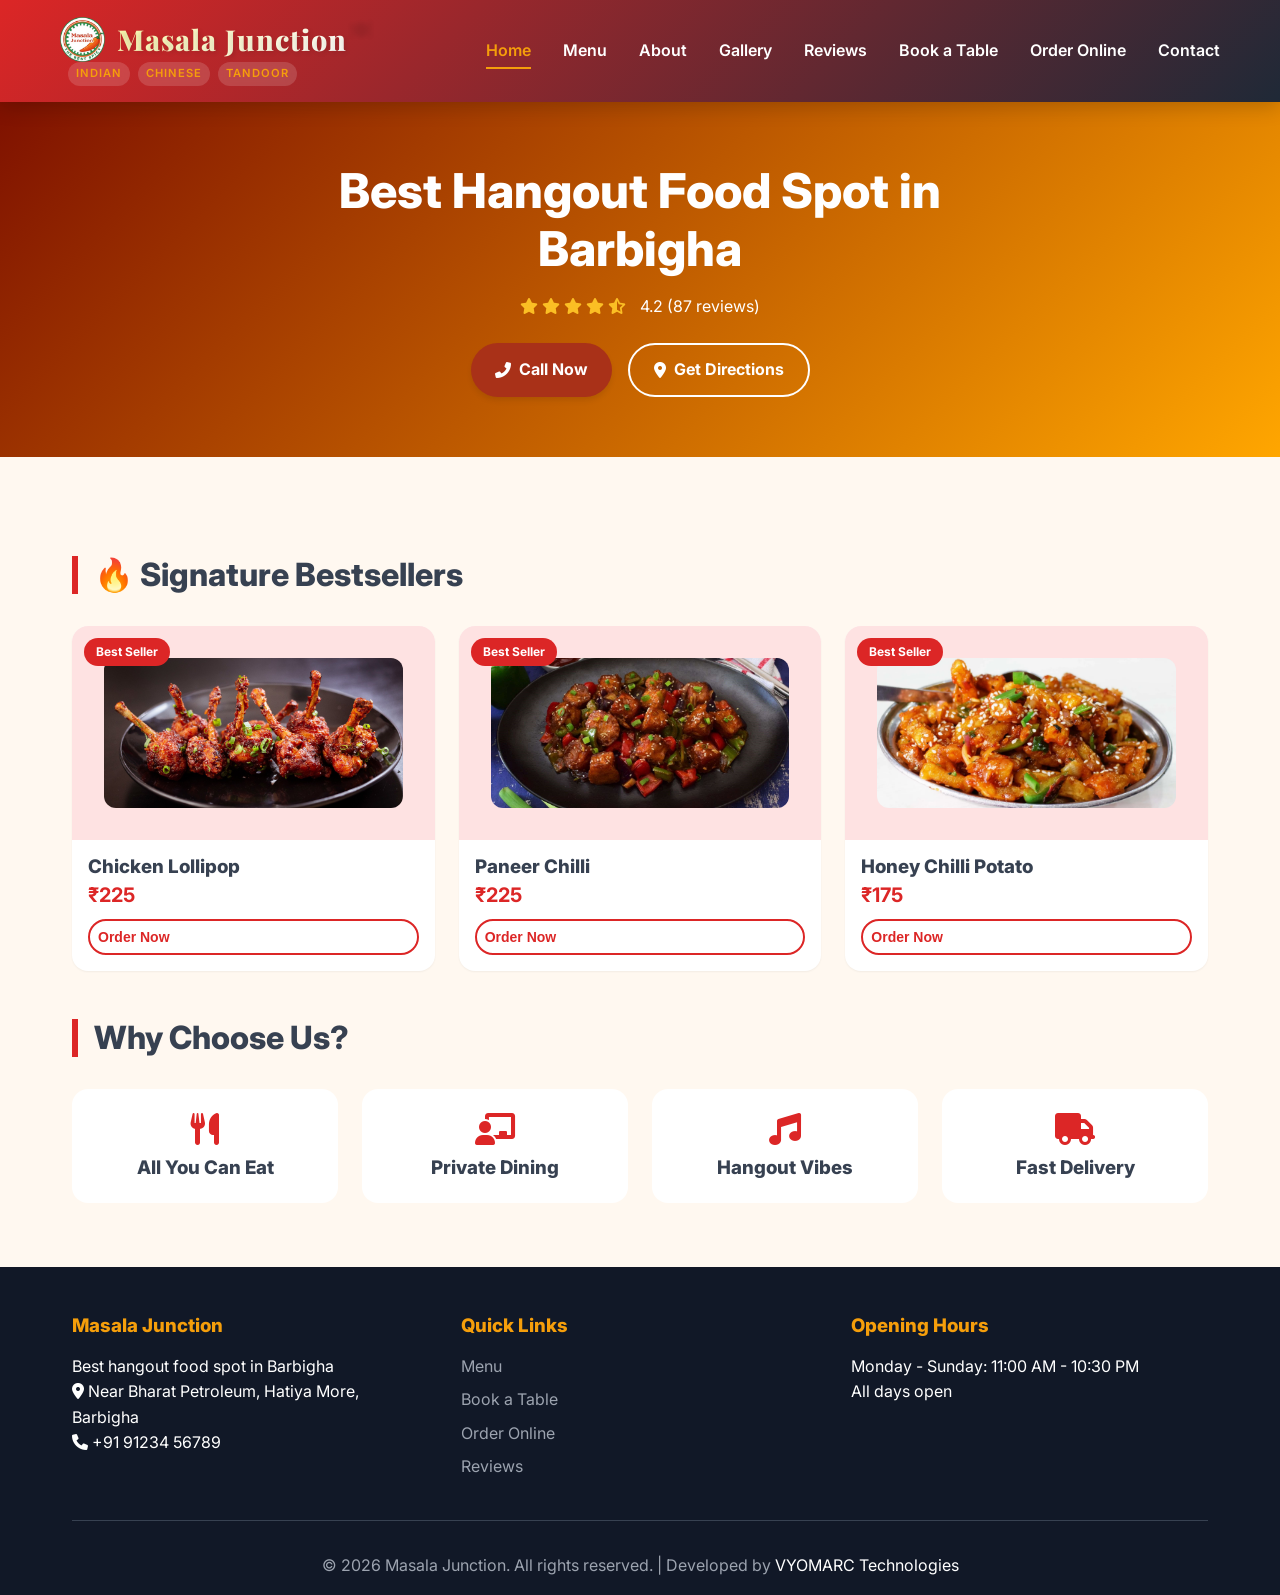
==== index.html @ f4cfb03c "first commit" ====
<!DOCTYPE html>
<html lang="en">
<head>
  <meta charset="UTF-8">
  <meta name="viewport" content="width=device-width, initial-scale=1.0, viewport-fit=cover">
  <title>Masala Junction | Best Restaurant in Barbigha</title>
  <meta name="description" content="Best hangout food spot in Barbigha. Enjoy Chicken Lollipop, Paneer Chilli & more. Rated 4.2★. Call now for delivery or table booking!">
  <meta name="keywords" content="best restaurant in Barbigha, chicken starter Barbigha, Masala Junction, hangout spot">
  
  <!-- Favicon - Replace the href with your logo path -->
  <link rel="icon" type="image/x-icon" href="assets/favicon.ico">
  <link rel="icon" type="image/png" sizes="32x32" href="assets/images/favicon-32x32.png">
  <link rel="icon" type="image/png" sizes="16x16" href="assets/images/favicon-16x16.png">
  <link rel="apple-touch-icon" href="assets/images/apple-touch-icon.png">
  <link rel="manifest" href="assets/images/site.webmanifest">
  <link rel="shortcut icon" href="assets/favicon.ico">



  
  <link rel="stylesheet" href="css/style.css">
  <link rel="stylesheet" href="https://cdnjs.cloudflare.com/ajax/libs/font-awesome/6.0.0-beta3/css/all.min.css">
  <link href="https://fonts.googleapis.com/css2?family=Inter:wght@300;400;600;700;800&display=swap" rel="stylesheet">
  <link href="https://fonts.googleapis.com/css2?family=Playfair+Display:wght@400;500;600;700;800;900&display=swap" rel="stylesheet">
  
  <!-- Structured Data -->
  <script type="application/ld+json">
  {
    "@context": "https://schema.org",
    "@type": "Restaurant",
    "name": "Masala Junction",
    "address": {
      "@type": "PostalAddress",
      "streetAddress": "Near Bharat Petroleum, Hatiya More",
      "addressLocality": "Barbigha",
      "addressRegion": "Bihar",
      "postalCode": "811101"
    },
    "telephone": "+919123456789",
    "aggregateRating": {
      "@type": "AggregateRating",
      "ratingValue": "4.2",
      "reviewCount": "87"
    }
  }
  </script>
  
  <style>
    /* Additional navbar styling to match hero section */
    .navbar {
      background: linear-gradient(135deg, #DC2626, #1F2937) !important;
      box-shadow: 0 4px 20px rgba(0, 0, 0, 0.2);
    }
    
    .logo {
      font-family: 'Playfair Display', serif !important;
      font-size: 1.8rem !important;
      font-weight: 800 !important;
      background: linear-gradient(135deg,#f6f396, #ffffff) !important;
      -webkit-background-clip: text !important;
      background-clip: text !important;
      color: transparent !important;
      text-shadow: 2px 2px 4px rgba(0, 0, 0, 0.1);
      letter-spacing: 1px;
      position: relative;
    }
    
    .logo::after {
      content: '🍽️';
      font-size: 1.2rem;
      position: absolute;
      top: -5px;
      right: -25px;
      opacity: 0.8;
    }
    
    /* Restaurant type tagline under logo */
    .restaurant-type {
      display: flex;
      gap: 0.5rem;
      margin-left: 0.5rem;
      font-size: 0.7rem;
      font-weight: 600;
      color: #F59E0B;
      letter-spacing: 1px;
    }
    
    .restaurant-type span {
      background: rgba(255, 255, 255, 0.15);
      padding: 0.2rem 0.5rem;
      border-radius: 20px;
      backdrop-filter: blur(5px);
    }
    
    @media (max-width: 768px) {
      .logo {
        font-size: 1.3rem !important;
      }
      
      .logo::after {
        font-size: 0.9rem;
        right: -20px;
      }
      
      .restaurant-type {
        display: none;
      }
    }
    
    /* Update nav links color for better contrast */
    .nav-links a {
      color: white !important;
      font-weight: 600;
    }
    
    .nav-links a:hover {
      color: #F59E0B !important;
    }
    
    .nav-links a.active {
      color: #F59E0B !important;
    }
    
    .nav-links a::after {
      background: #F59E0B !important;
    }
    
    /* Mobile menu background */
    @media (max-width: 768px) {
      .nav-links {
        background: linear-gradient(135deg, #DC2626, #1F2937) !important;
      }
    }
  </style>
</head>
<body>

  <!-- Navigation -->
  <nav class="navbar">
    <div class="nav-container">
      <div>
        <a href="index.html" class="logo">
          <img src="assets/images/logo1.png" alt="Masala Junction Logo" class="logo-img">
          Masala Junction</a>
        <div class="restaurant-type">
          <span>INDIAN</span>
          <span>CHINESE</span>
          <span>TANDOOR</span>
        </div>
      </div>
      <button class="menu-toggle" aria-label="Toggle menu">
        <i class="fas fa-bars"></i>
      </button>
      <div class="nav-links">
        <a href="index.html" class="active">Home</a>
        <a href="menu.html">Menu</a>
        <a href="about.html">About</a>
        <a href="gallery.html">Gallery</a>
        <a href="reviews.html">Reviews</a>
        <a href="book-table.html">Book a Table</a>
        <a href="order.html">Order Online</a>
        <a href="contact.html">Contact</a>
      </div>
    </div>
  </nav>

  <!-- Hero Section -->
  <section class="hero">
    <div class="container">
      <div class="hero-content">
        <h1>Best Hangout Food Spot in Barbigha</h1>
        <div class="star-rating">
          <i class="fas fa-star"></i>
          <i class="fas fa-star"></i>
          <i class="fas fa-star"></i>
          <i class="fas fa-star"></i>
          <i class="fas fa-star-half-alt"></i>
          <span style="color: white; margin-left: 10px;">4.2 (87 reviews)</span>
        </div>
        <div style="display: flex; gap: 1rem; justify-content: center; flex-wrap: wrap;">
          <a href="tel:+919123456789" class="btn btn-primary call-track">
            <i class="fas fa-phone-alt"></i> Call Now
          </a>
          <a href="https://www.google.com/maps/dir/?api=1&destination=25.2110818,85.738188" target="_blank" class="btn btn-outline direction-track" style="border-color: white; color: white;">
            <i class="fas fa-map-marker-alt"></i> Get Directions
          </a>
        </div>
      </div>
    </div>
  </section>
<br>
<br>




  <!-- Featured Dishes -->
<div class="container" style="margin-top: 3rem;">
  <h2 class="section-title">🔥 Signature Bestsellers</h2>
  <div class="grid-3">
    <!-- Chicken Lollipop -->
    <div class="dish-card">
      <div class="best-seller-badge">Best Seller</div>
      <div style="background: #FEE2E2; padding: 2rem; text-align: center; min-height: 200px; display: flex; align-items: center; justify-content: center;">
        <img 
          src="assets/images/chicken-lollipop.jpg" 
          alt="Chicken Lollipop" 
          style="width: 100%; height: auto; max-height: 150px; object-fit: cover; border-radius: 12px;"
          onerror="this.onerror=null; this.parentElement.innerHTML='<i class=\'fas fa-drumstick-bite\' style=\'font-size: 3rem; color: #DC2626;\'></i>'; this.parentElement.style.padding='2rem';"
          loading="lazy"
        >
      </div>
      <div style="padding: 1rem;">
        <h3>Chicken Lollipop</h3>
        <p style="color: #DC2626; font-weight: bold; font-size: 1.25rem;">₹225</p>
        <button onclick="window.location.href='order.html'" class="btn btn-outline" style="margin-top: 0.5rem; width: 100%; padding: 0.5rem; font-size: 0.875rem;">Order Now</button>
      </div>
    </div>

    <!-- Paneer Chilli -->
    <div class="dish-card">
      <div class="best-seller-badge">Best Seller</div>
      <div style="background: #FEE2E2; padding: 2rem; text-align: center; min-height: 200px; display: flex; align-items: center; justify-content: center;">
        <img 
          src="assets/images/paneer-chilli.jpg" 
          alt="Paneer Chilli" 
          style="width: 100%; height: auto; max-height: 150px; object-fit: cover; border-radius: 12px;"
          onerror="this.onerror=null; this.parentElement.innerHTML='<i class=\'fas fa-cheese\' style=\'font-size: 3rem; color: #DC2626;\'></i>'; this.parentElement.style.padding='2rem';"
          loading="lazy"
        >
      </div>
      <div style="padding: 1rem;">
        <h3>Paneer Chilli</h3>
        <p style="color: #DC2626; font-weight: bold; font-size: 1.25rem;">₹225</p>
        <button onclick="window.location.href='order.html'" class="btn btn-outline" style="margin-top: 0.5rem; width: 100%; padding: 0.5rem; font-size: 0.875rem;">Order Now</button>
      </div>
    </div>

    <!-- Honey Chilli Potato -->
    <div class="dish-card">
      <div class="best-seller-badge">Best Seller</div>
      <div style="background: #FEE2E2; padding: 2rem; text-align: center; min-height: 200px; display: flex; align-items: center; justify-content: center;">
        <img 
          src="assets/images/honey-chilli-potato.jpg" 
          alt="Honey Chilli Potato" 
          style="width: 100%; height: auto; max-height: 150px; object-fit: cover; border-radius: 12px;"
          onerror="this.onerror=null; this.parentElement.innerHTML='<i class=\'fas fa-potato\' style=\'font-size: 3rem; color: #DC2626;\'></i>'; this.parentElement.style.padding='2rem';"
          loading="lazy"
        >
      </div>
      <div style="padding: 1rem;">
        <h3>Honey Chilli Potato</h3>
        <p style="color: #DC2626; font-weight: bold; font-size: 1.25rem;">₹175</p>
        <button onclick="window.location.href='order.html'" class="btn btn-outline" style="margin-top: 0.5rem; width: 100%; padding: 0.5rem; font-size: 0.875rem;">Order Now</button>
      </div>
    </div>
  </div>
</div>

  <!-- Why Choose Us -->
  <div class="container" style="margin-top: 3rem;">
    <h2 class="section-title">Why Choose Us?</h2>
    <div class="grid-4">
      <div style="text-align: center; padding: 1.5rem; background: white; border-radius: 16px;">
        <i class="fas fa-utensils" style="font-size: 2rem; color: #DC2626;"></i>
        <h3 style="margin-top: 0.5rem;">All You Can Eat</h3>
      </div>
      <div style="text-align: center; padding: 1.5rem; background: white; border-radius: 16px;">
        <i class="fas fa-chalkboard-user" style="font-size: 2rem; color: #DC2626;"></i>
        <h3 style="margin-top: 0.5rem;">Private Dining</h3>
      </div>
      <div style="text-align: center; padding: 1.5rem; background: white; border-radius: 16px;">
        <i class="fas fa-music" style="font-size: 2rem; color: #DC2626;"></i>
        <h3 style="margin-top: 0.5rem;">Hangout Vibes</h3>
      </div>
      <div style="text-align: center; padding: 1.5rem; background: white; border-radius: 16px;">
        <i class="fas fa-truck" style="font-size: 2rem; color: #DC2626;"></i>
        <h3 style="margin-top: 0.5rem;">Fast Delivery</h3>
      </div>
    </div>
  </div>

  <!-- Footer -->
  <footer class="footer">
    <div class="container">
      <div class="footer-content">
        <div class="footer-section">
          <h3>Masala Junction</h3>
          <p>Best hangout food spot in Barbigha</p>
          <p><i class="fas fa-map-marker-alt"></i> Near Bharat Petroleum, Hatiya More, Barbigha</p>
          <p><i class="fas fa-phone"></i> +91 91234 56789</p>
        </div>
        <div class="footer-section">
          <h3>Quick Links</h3>
          <a href="menu.html">Menu</a>
          <a href="book-table.html">Book a Table</a>
          <a href="order.html">Order Online</a>
          <a href="reviews.html">Reviews</a>
        </div>
        <div class="footer-section">
          <h3>Opening Hours</h3>
          <p>Monday - Sunday: 11:00 AM - 10:30 PM</p>
          <p>All days open</p>
        </div>
      </div>
      <div class="footer-bottom">
        <p>&copy; 2026 Masala Junction. All rights reserved. | Developed by <a href="https://vyomarctech.com" target="_blank" rel="noopener noreferrer">VYOMARC Technologies</a></p>
      </div>
    </div>
  </footer>

  <!-- Sticky Bottom Bar -->
  <div class="sticky-bottom-bar">
    <a href="tel:+919123456789" class="call-btn call-track">
      <i class="fas fa-phone-alt fa-lg"></i>
      <span>Call</span>
    </a>
    <a href="https://wa.me/919123456789?text=Hi%20Masala%20Junction!%20I'd%20like%20to%20order%20or%20inquire" target="_blank" class="whatsapp-btn whatsapp-track">
      <i class="fab fa-whatsapp fa-lg"></i>
      <span>WhatsApp</span>
    </a>
    <a href="https://maps.google.com/?q=Masala+Junction+Barbigha" target="_blank" class="directions-btn direction-track">
      <i class="fas fa-location-dot fa-lg"></i>
      <span>Directions</span>
    </a>
  </div>

  <script src="js/main.js"></script>
</body>
</html>
---- css/style.css ----
/* ===== CSS Variables & Reset ===== */
:root {
  --primary-red: #DC2626;
  --primary-red-dark: #B91C1C;
  --primary-yellow: #F59E0B;
  --primary-black: #1F2937;
  --primary-black-dark: #111827;
  --text-dark: #374151;
  --text-light: #6B7280;
  --bg-light: #FFF8F0;
  --bg-white: #FFFFFF;
  --shadow-sm: 0 1px 2px 0 rgb(0 0 0 / 0.05);
  --shadow-md: 0 4px 6px -1px rgb(0 0 0 / 0.1);
  --shadow-lg: 0 10px 15px -3px rgb(0 0 0 / 0.1);
  --shadow-xl: 0 20px 25px -5px rgb(0 0 0 / 0.1);
  --transition: all 0.3s ease;
}

* {
  margin: 0;
  padding: 0;
  box-sizing: border-box;
}

body {
  font-family: 'Inter', -apple-system, BlinkMacSystemFont, 'Segoe UI', Roboto, Oxygen, Ubuntu, sans-serif;
  background: var(--bg-light);
  color: var(--text-dark);
  line-height: 1.6;
  overflow-x: hidden;
}

/* ===== Typography ===== */
h1, h2, h3, h4, h5, h6 {
  font-weight: 800;
  line-height: 1.2;
}

/* ===== Container ===== */
.container {
  max-width: 1200px;
  margin: 0 auto;
  padding: 0 20px;
}

@media (min-width: 640px) {
  .container {
    padding: 0 24px;
  }
}

@media (min-width: 1024px) {
  .container {
    padding: 0 32px;
  }
}

/* ===== Navigation ===== */
.navbar {
  background: var(--bg-white);
  box-shadow: var(--shadow-md);
  position: sticky;
  top: 0;
  z-index: 1000;
  backdrop-filter: blur(10px);
  background: rgba(255, 255, 255, 0.95);
}

.nav-container {
  max-width: 1200px;
  margin: 0 auto;
  padding: 1rem 20px;
  display: flex;
  justify-content: space-between;
  align-items: center;
  position: relative;
}

.logo {
  font-size: 1.5rem;
  font-weight: 800;
  background: linear-gradient(135deg, var(--primary-red), var(--primary-yellow));
  -webkit-background-clip: text;
  background-clip: text;
  color: transparent;
  text-decoration: none;
  transition: var(--transition);
}

.logo:hover {
  transform: scale(1.05);
}

.nav-links {
  display: flex;
  gap: 2rem;
  align-items: center;
}

.nav-links a {
  text-decoration: none;
  color: var(--text-dark);
  font-weight: 600;
  transition: var(--transition);
  position: relative;
}

.nav-links a:hover {
  color: var(--primary-red);
}

.nav-links a::after {
  content: '';
  position: absolute;
  bottom: -5px;
  left: 0;
  width: 0;
  height: 2px;
  background: var(--primary-red);
  transition: var(--transition);
}

.nav-links a:hover::after,
.nav-links a.active::after {
  width: 100%;
}

.nav-links a.active {
  color: var(--primary-red);
}



/* Logo Styling */
.logo {
  display: flex;
  align-items: center;
  gap: 12px; /* Space between logo image and text */
  text-decoration: none;
  font-size: 28px;
  font-weight: bold;
  color: #333; /* Adjust to match your theme */
  white-space: nowrap; /* Prevents wrapping on mobile */
}

.logo-img {
  height: 45px; /* Adjust based on your logo size */
  width: auto;
  display: block;
  object-fit: contain;
}

/* Optional: Logo hover effect */
.logo:hover .logo-img {
  opacity: 0.9;
  transform: scale(1.05);
  transition: all 0.3s ease;
}

/* Dropdown Menu */
.dropdown {
  position: relative;
  display: inline-block;
}

.dropdown-content {
  display: none;
  position: absolute;
  background: var(--bg-white);
  min-width: 200px;
  box-shadow: var(--shadow-lg);
  border-radius: 12px;
  top: 100%;
  left: 0;
  z-index: 1000;
  overflow: hidden;
}

.dropdown-content a {
  padding: 12px 20px;
  display: block;
  color: var(--text-dark);
  transition: var(--transition);
}

.dropdown-content a:hover {
  background: var(--bg-light);
  color: var(--primary-red);
  padding-left: 24px;
}

.dropdown:hover .dropdown-content {
  display: block;
  animation: fadeIn 0.3s ease;
}

@keyframes fadeIn {
  from {
    opacity: 0;
    transform: translateY(-10px);
  }
  to {
    opacity: 1;
    transform: translateY(0);
  }
}

/* Mobile Menu */
.menu-toggle {
  display: none;
  background: none;
  border: none;
  font-size: 1.5rem;
  cursor: pointer;
  color: var(--primary-red);
}

@media (max-width: 768px) {
  .menu-toggle {
    display: block;
  }
  
  .nav-links {
    display: none;
    position: absolute;
    top: 100%;
    left: 0;
    right: 0;
    background: var(--bg-white);
    flex-direction: column;
    padding: 1rem;
    gap: 1rem;
    box-shadow: var(--shadow-lg);
    animation: slideDown 0.3s ease;
  }
  
  .nav-links.active {
    display: flex;
  }
  
  .dropdown-content {
    position: static;
    box-shadow: none;
    padding-left: 1rem;
  }
  
  .dropdown:hover .dropdown-content {
    display: none;
  }
  
  .dropdown.active .dropdown-content {
    display: block;
  }
}

@keyframes slideDown {
  from {
    opacity: 0;
    transform: translateY(-20px);
  }
  to {
    opacity: 1;
    transform: translateY(0);
  }
}

/* ===== Buttons ===== */
.btn {
  display: inline-flex;
  align-items: center;
  gap: 8px;
  padding: 12px 24px;
  border-radius: 50px;
  font-weight: 700;
  text-decoration: none;
  transition: var(--transition);
  cursor: pointer;
  border: none;
  font-size: 1rem;
}

.btn-primary {
  background: #A93118;
  color: #ffffff;
  box-shadow: var(--shadow-md);
}

.btn-primary:hover {
  background: var(--primary-red-dark);
  transform: translateY(-2px);
  box-shadow: var(--shadow-lg);
}

.btn-secondary {
  background: var(--primary-yellow);
  color: var(--primary-black);
}

.btn-secondary:hover {
  background: #E68A00;
  transform: translateY(-2px);
}

.btn-outline {
  border: 2px solid var(--primary-red);
  color: var(--primary-red);
  background: transparent;
}

.btn-outline:hover {
  background: var(--primary-red);
  color: white;
}

/* ===== Cards & Sections ===== */
.section-title {
  border-left: 6px solid var(--primary-red);
  padding-left: 16px;
  margin-bottom: 2rem;
  font-size: 2rem;
}

.hero {
  background: linear-gradient(135deg, #7F1100, #ffa600);
  color: white;
  padding: 60px 0;
  position: relative;
  overflow: hidden;
}

.hero-content {
  text-align: center;
  max-width: 800px;
  margin: 0 auto;
}

.hero h1 {
  font-size: 3rem;
  margin-bottom: 1rem;
  animation: fadeInUp 0.6s ease;
}

.hero p {
  font-size: 1.25rem;
  margin-bottom: 2rem;
  opacity: 0.9;
}

.star-rating {
  color: #FBBF24;
  margin-bottom: 1.5rem;
}

/* Cards */
.dish-card, .review-card {
  background: var(--bg-white);
  border-radius: 16px;
  overflow: hidden;
  transition: var(--transition);
  box-shadow: var(--shadow-sm);
  position: relative;
}

.dish-card:hover, .review-card:hover {
  transform: translateY(-5px);
  box-shadow: var(--shadow-xl);
}

.best-seller-badge {
  position: absolute;
  top: 12px;
  left: 12px;
  background: var(--primary-red);
  color: white;
  padding: 4px 12px;
  border-radius: 20px;
  font-size: 0.75rem;
  font-weight: bold;
  z-index: 1;
}

/* Form Styles */
.form-group {
  margin-bottom: 1.5rem;
}

.form-group label {
  display: block;
  margin-bottom: 0.5rem;
  font-weight: 600;
  color: var(--text-dark);
}

.form-group input,
.form-group select,
.form-group textarea {
  width: 100%;
  padding: 12px;
  border: 2px solid #E5E7EB;
  border-radius: 12px;
  font-size: 1rem;
  transition: var(--transition);
}

.form-group input:focus,
.form-group select:focus,
.form-group textarea:focus {
  outline: none;
  border-color: var(--primary-red);
  box-shadow: 0 0 0 3px rgba(220, 38, 38, 0.1);
}

/* Footer */
.footer {
  background: var(--primary-black-dark);
  color: white;
  padding: 3rem 0 1rem;
  margin-top: 4rem;
}

.footer-content {
  display: grid;
  grid-template-columns: repeat(auto-fit, minmax(250px, 1fr));
  gap: 2rem;
  margin-bottom: 2rem;
}

.footer-section h3 {
  margin-bottom: 1rem;
  color: var(--primary-yellow);
}

.footer-section a {
  color: #9CA3AF;
  text-decoration: none;
  display: block;
  margin-bottom: 0.5rem;
  transition: var(--transition);
}

.footer-section a:hover {
  color: var(--primary-yellow);
  transform: translateX(5px);
}

.footer-bottom {
  text-align: center;
  padding-top: 2rem;
  border-top: 1px solid #374151;
  color: #9CA3AF;
}

.footer-bottom a {
  text-decoration: none;
  color: #ffffff;
}

.footer-bottom a:hover {
  text-decoration: underline;
}


/* Sticky Bottom Bar */
.sticky-bottom-bar {
  position: fixed;
  bottom: 0;
  left: 0;
  right: 0;
  background: var(--bg-white);
  box-shadow: 0 -4px 10px rgba(0, 0, 0, 0.1);
  display: none;
  justify-content: space-around;
  padding: 12px;
  z-index: 1000;
}

.sticky-bottom-bar a {
  display: flex;
  flex-direction: column;
  align-items: center;
  gap: 4px;
  text-decoration: none;
  font-size: 0.75rem;
  font-weight: 600;
  transition: var(--transition);
}

.sticky-bottom-bar .call-btn { color: var(--primary-red); }
.sticky-bottom-bar .whatsapp-btn { color: #25D366; }
.sticky-bottom-bar .directions-btn { color: #1E3A8A; }

.sticky-bottom-bar a:hover {
  transform: translateY(-3px);
}

@media (max-width: 768px) {
  .sticky-bottom-bar {
    display: flex;
  }
  
  body {
    padding-bottom: 80px;
  }
}

/* Utility Classes */
.text-center { text-align: center; }
.mt-4 { margin-top: 1rem; }
.mb-4 { margin-bottom: 1rem; }
.grid-2 { display: grid; grid-template-columns: repeat(2, 1fr); gap: 1.5rem; }
.grid-3 { display: grid; grid-template-columns: repeat(3, 1fr); gap: 1.5rem; }
.grid-4 { display: grid; grid-template-columns: repeat(4, 1fr); gap: 1.5rem; }

@media (max-width: 768px) {
  .grid-2, .grid-3, .grid-4 {
    grid-template-columns: 1fr;
    gap: 1rem;
  }
}

/* Animations */
@keyframes fadeInUp {
  from {
    opacity: 0;
    transform: translateY(30px);
  }
  to {
    opacity: 1;
    transform: translateY(0);
  }
}

/* Loading Spinner */
.spinner {
  border: 3px solid rgba(220, 38, 38, 0.1);
  border-top-color: var(--primary-red);
  border-radius: 50%;
  width: 40px;
  height: 40px;
  animation: spin 0.6s linear infinite;
}

@keyframes spin {
  to { transform: rotate(360deg); }
}

/* Modal */
.modal {
  display: none;
  position: fixed;
  top: 0;
  left: 0;
  right: 0;
  bottom: 0;
  background: rgba(0, 0, 0, 0.8);
  z-index: 2000;
  justify-content: center;
  align-items: center;
}

.modal.active {
  display: flex;
}

.modal-content {
  background: var(--bg-white);
  padding: 2rem;
  border-radius: 24px;
  max-width: 500px;
  width: 90%;
  text-align: center;
}

/* Responsive Images */
img {
  max-width: 100%;
  height: auto;
}

/* ===== Offer Banner Styles ===== */
.offer-banner {
  background: linear-gradient(135deg, #F59E0B, #DC2626);
  border-radius: 20px;
  padding: 1.5rem;
  text-align: center;
  color: white;
  position: relative;
  overflow: hidden;
  transition: all 0.4s cubic-bezier(0.4, 0, 0.2, 1);
  cursor: pointer;
  box-shadow: 0 4px 15px rgba(0, 0, 0, 0.1);
}

/* Hover Effect - Scale and Shadow */
.offer-banner:hover {
  transform: translateY(-5px);
  box-shadow: 0 15px 35px rgba(220, 38, 38, 0.3);
}

/* Animated Background Effect */
.offer-banner::before {
  content: '';
  position: absolute;
  top: 0;
  left: -100%;
  width: 100%;
  height: 100%;
  background: linear-gradient(90deg, transparent, rgba(255, 255, 255, 0.3), transparent);
  transition: left 0.6s ease;
}

.offer-banner:hover::before {
  left: 100%;
}

/* Shine Effect on Hover */
.offer-banner::after {
  content: '';
  position: absolute;
  top: 0;
  left: 0;
  right: 0;
  bottom: 0;
  background: radial-gradient(circle at var(--x, 50%) var(--y, 50%), rgba(255, 255, 255, 0.2) 0%, transparent 70%);
  opacity: 0;
  transition: opacity 0.3s ease;
  pointer-events: none;
}

.offer-banner:hover::after {
  opacity: 1;
}

/* Badge Style */
.offer-badge {
  display: inline-block;
  background: rgba(255, 255, 255, 0.2);
  backdrop-filter: blur(10px);
  padding: 0.25rem 1rem;
  border-radius: 50px;
  font-size: 0.7rem;
  font-weight: bold;
  text-transform: uppercase;
  letter-spacing: 1px;
  margin-bottom: 0.75rem;
  animation: pulse 2s infinite;
}

@keyframes pulse {
  0%, 100% {
    transform: scale(1);
  }
  50% {
    transform: scale(1.05);
  }
}

/* Tagline Style */
.offer-tagline {
  font-size: 0.875rem;
  text-transform: uppercase;
  letter-spacing: 2px;
  opacity: 0.9;
  margin-bottom: 0.5rem;
}

/* Title Style */
.offer-title {
  font-size: 1.75rem;
  margin: 0.5rem 0;
  font-weight: 800;
  text-shadow: 2px 2px 4px rgba(0, 0, 0, 0.2);
  transition: transform 0.3s ease;
}

.offer-banner:hover .offer-title {
  transform: scale(1.05);
}

/* Description Style */
.offer-description {
  font-size: 1rem;
  margin-bottom: 1rem;
  opacity: 0.95;
}

/* Button Style */
.offer-btn {
  display: inline-flex;
  align-items: center;
  gap: 0.5rem;
  background: white;
  color: #DC2626;
  padding: 0.75rem 1.5rem;
  border-radius: 50px;
  text-decoration: none;
  font-weight: bold;
  margin-top: 0.5rem;
  transition: all 0.3s ease;
  box-shadow: 0 2px 5px rgba(0, 0, 0, 0.1);
  border: none;
  cursor: pointer;
}

.offer-btn i {
  transition: transform 0.3s ease;
}

.offer-btn:hover {
  transform: translateX(5px);
  background: #DC2626;
  color: white;
  box-shadow: 0 5px 15px rgba(0, 0, 0, 0.2);
}

.offer-btn:hover i {
  transform: translateX(5px);
}

/* Optional: Add confetti effect on hover (just for fun) */
@keyframes confetti {
  0% {
    transform: translateY(0) rotate(0deg);
    opacity: 1;
  }
  100% {
    transform: translateY(100px) rotate(360deg);
    opacity: 0;
  }
}

/* Responsive Design */
@media (max-width: 768px) {
  .offer-banner {
    padding: 1.2rem;
  }
  
  .offer-title {
    font-size: 1.3rem;
  }
  
  .offer-description {
    font-size: 0.875rem;
  }
  
  .offer-btn {
    padding: 0.6rem 1.2rem;
    font-size: 0.875rem;
  }
}

/* floating animation */
@keyframes float {
  0%, 100% {
    transform: translateY(0);
  }
  50% {
    transform: translateY(-3px);
  }
}

.offer-banner {
  animation: float 3s ease-in-out infinite;
}

.offer-banner:hover {
  animation: none;
}
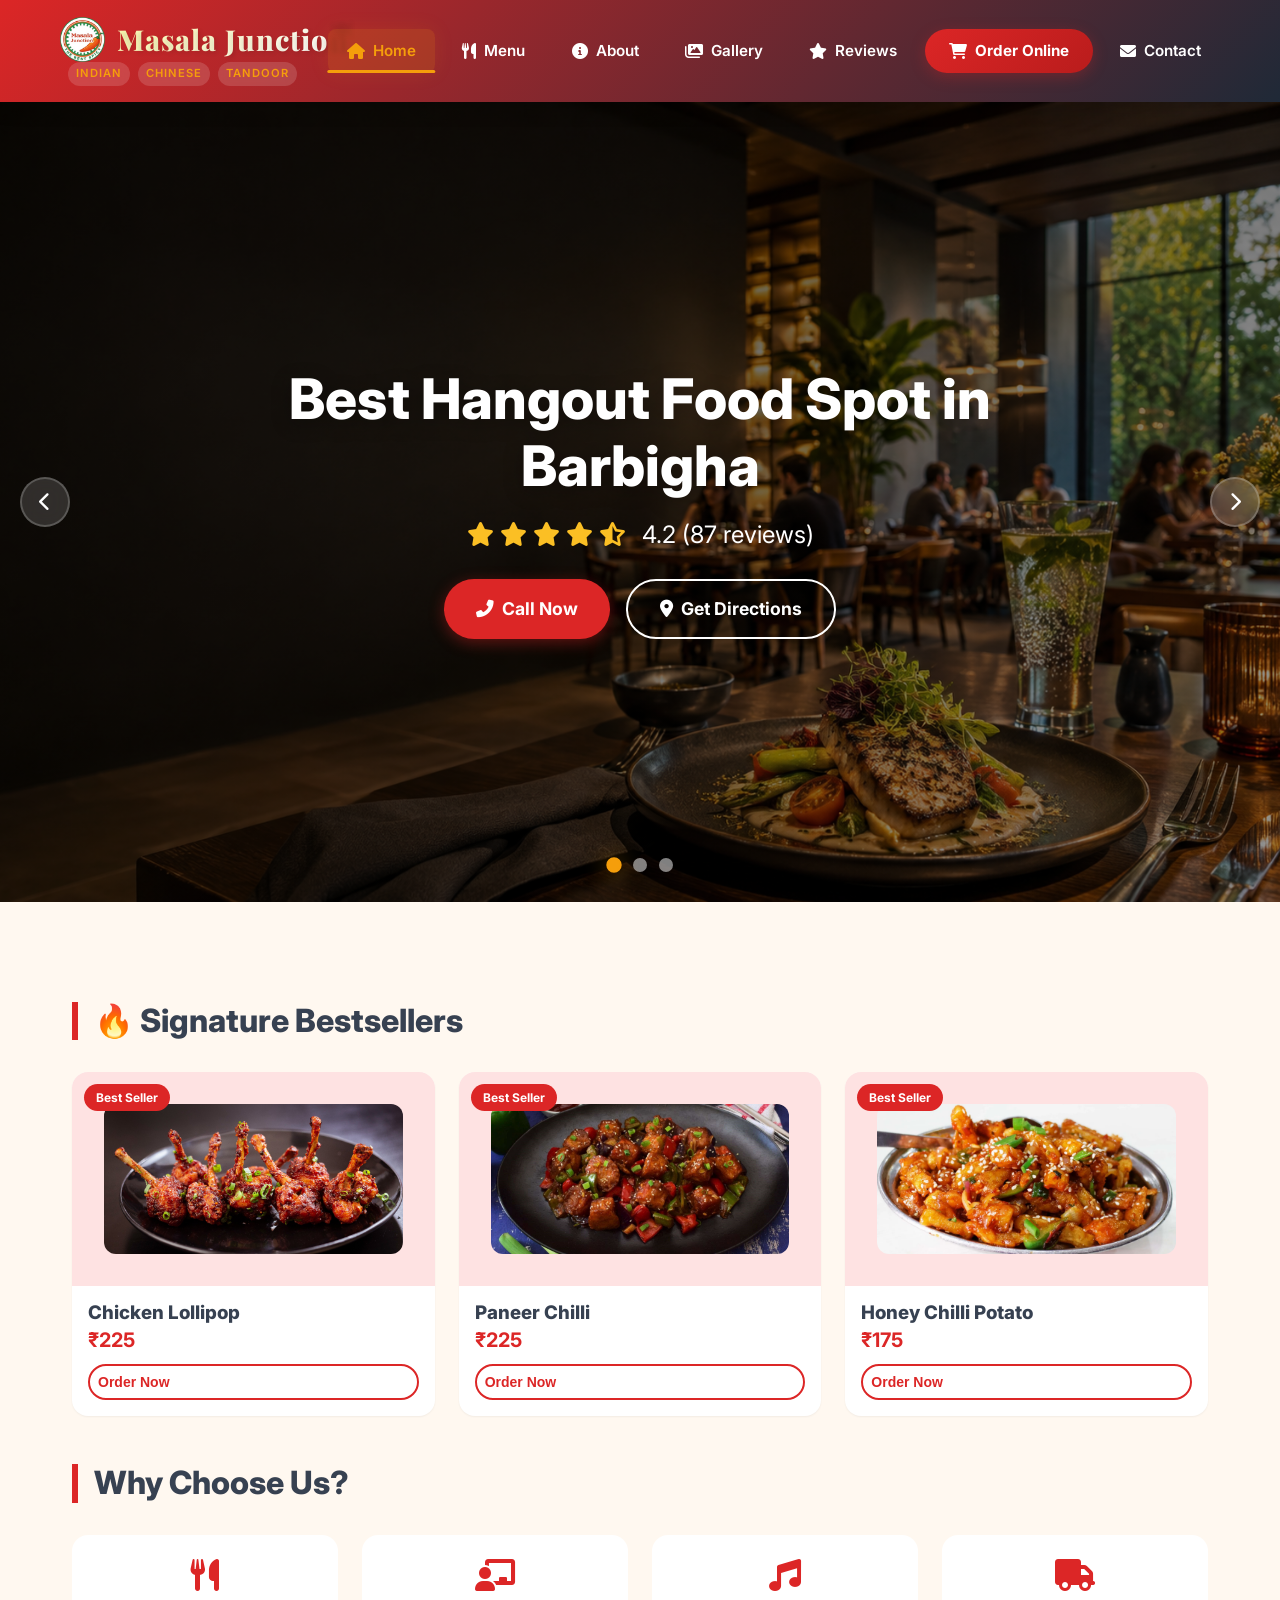
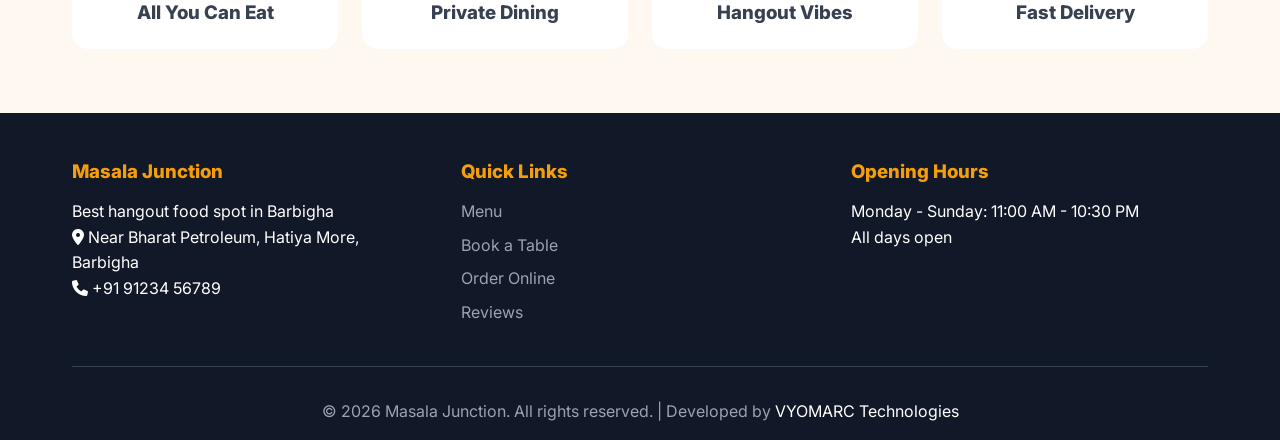
==== commit dd0cdc2e: "Update: Fixed navigation active states and added hero slider - Fixed navigation active class on all " ====
--- a/index.html
+++ b/index.html
@@ -151,24 +151,80 @@
       <button class="menu-toggle" aria-label="Toggle menu">
         <i class="fas fa-bars"></i>
       </button>
-      <div class="nav-links">
-        <a href="index.html" class="active">Home</a>
-        <a href="menu.html">Menu</a>
-        <a href="about.html">About</a>
-        <a href="gallery.html">Gallery</a>
-        <a href="reviews.html">Reviews</a>
-        <a href="book-table.html">Book a Table</a>
-        <a href="order.html">Order Online</a>
-        <a href="contact.html">Contact</a>
+      <div class="nav-links" role="navigation" aria-label="Main navigation">
+        <a href="index.html" class="nav-link active" aria-current="page">
+          <i class="fas fa-home" aria-hidden="true"></i>
+          <span>Home</span>
+        </a>
+        <a href="menu.html" class="nav-link">
+          <i class="fas fa-utensils" aria-hidden="true"></i>
+          <span>Menu</span>
+        </a>
+        <a href="about.html" class="nav-link">
+          <i class="fas fa-info-circle" aria-hidden="true"></i>
+          <span>About</span>
+        </a>
+        <a href="gallery.html" class="nav-link">
+          <i class="fas fa-images" aria-hidden="true"></i>
+          <span>Gallery</span>
+        </a>
+        <a href="reviews.html" class="nav-link">
+          <i class="fas fa-star" aria-hidden="true"></i>
+          <span>Reviews</span>
+        </a>
+        <a href="order.html" class="nav-link order-now">
+          <i class="fas fa-shopping-cart" aria-hidden="true"></i>
+          <span>Order Online</span>
+        </a>
+        <a href="contact.html" class="nav-link">
+          <i class="fas fa-envelope" aria-hidden="true"></i>
+          <span>Contact</span>
+        </a>
       </div>
     </div>
   </nav>
 
   <!-- Hero Section -->
-  <section class="hero">
+
+<section class="hero">
+  <div class="hero-slider">
+    <!-- Slide 1 -->
+    <div class="hero-slide active" data-index="0">
+      <img src="assets/images/masalajunction-hero.png" alt="Masala Junction - Best Restaurant in Barbigha" loading="lazy">
+      <div class="hero-overlay"></div>
+    </div>
+    <!-- Slide 2 -->
+    <div class="hero-slide" data-index="1">
+      <img src="assets/images/masalajunction-hero2.png" alt="Delicious Chicken Lollipop - Masala Junction" loading="lazy">
+      <div class="hero-overlay"></div>
+    </div>
+    <!-- Slide 3 -->
+    <div class="hero-slide" data-index="2">
+      <img src="assets/images/masalajunction-hero3.png" alt="Hangout Food Spot - Masala Junction Barbigha" loading="lazy">
+      <div class="hero-overlay"></div>
+    </div>
+    
+    <!-- Slide Indicators/Dots -->
+    <div class="hero-dots">
+      <span class="dot active" data-index="0"></span>
+      <span class="dot" data-index="1"></span>
+      <span class="dot" data-index="2"></span>
+    </div>
+    
+    <!-- Slide Navigation Arrows -->
+    <button class="hero-arrow hero-arrow-prev" aria-label="Previous slide">
+      <i class="fas fa-chevron-left"></i>
+    </button>
+    <button class="hero-arrow hero-arrow-next" aria-label="Next slide">
+      <i class="fas fa-chevron-right"></i>
+    </button>
+  </div>
+  
+  <!-- Hero Content (Overlay on top of slider) -->
+  <div class="hero-content-wrapper">
     <div class="container">
       <div class="hero-content">
-        <h1>Best Hangout Food Spot in Barbigha</h1>
+        <h1 class="hero-title">Best Hangout Food Spot in Barbigha</h1>
         <div class="star-rating">
           <i class="fas fa-star"></i>
           <i class="fas fa-star"></i>
@@ -177,17 +233,18 @@
           <i class="fas fa-star-half-alt"></i>
           <span style="color: white; margin-left: 10px;">4.2 (87 reviews)</span>
         </div>
-        <div style="display: flex; gap: 1rem; justify-content: center; flex-wrap: wrap;">
-          <a href="tel:+919123456789" class="btn btn-primary call-track">
+        <div style="display: flex; gap: 1rem; justify-content: center; flex-wrap: wrap; margin-top: 1.5rem;">
+          <a href="tel:+918252702699" class="btn btn-primary call-track">
             <i class="fas fa-phone-alt"></i> Call Now
           </a>
-          <a href="https://www.google.com/maps/dir/?api=1&destination=25.2110818,85.738188" target="_blank" class="btn btn-outline direction-track" style="border-color: white; color: white;">
+          <a href="https://www.google.com/maps/dir/?api=1&destination=25.2110818,85.738188" target="_blank" class="btn btn-outline direction-track" style="border-color: white; color: white; border: 2px solid white;">
             <i class="fas fa-map-marker-alt"></i> Get Directions
           </a>
         </div>
       </div>
     </div>
-  </section>
+  </div>
+</section>
 <br>
 <br>
 
@@ -326,5 +383,6 @@
   </div>
 
   <script src="js/main.js"></script>
+  <script src="js/hero-slider.js"></script>
 </body>
 </html>
--- a/css/style.css
+++ b/css/style.css
@@ -320,30 +320,309 @@
   font-size: 2rem;
 }
 
+/* ===== Hero Section with Slider ===== */
 .hero {
-  background: linear-gradient(135deg, #7F1100, #ffa600);
-  color: white;
-  padding: 60px 0;
   position: relative;
+  height: 90vh;
+  min-height: 500px;
+  max-height: 800px;
   overflow: hidden;
+  background: #1F2937;
+}
+
+/* Hero Slider Container */
+.hero-slider {
+  position: absolute;
+  top: 0;
+  left: 0;
+  width: 100%;
+  height: 100%;
+  overflow: hidden;
+}
+
+/* Hero Slides */
+.hero-slide {
+  position: absolute;
+  top: 0;
+  left: 0;
+  width: 100%;
+  height: 100%;
+  opacity: 0;
+  transform: scale(1.1);
+  transition: opacity 0.8s ease-in-out, transform 0.8s ease-in-out;
+  z-index: 1;
+}
+
+.hero-slide.active {
+  opacity: 1;
+  transform: scale(1);
+  z-index: 2;
+}
+
+.hero-slide img {
+  width: 100%;
+  height: 100%;
+  object-fit: cover;
+  display: block;
+}
+
+/* Overlay for better text readability */
+.hero-overlay {
+  position: absolute;
+  top: 0;
+  left: 0;
+  width: 100%;
+  height: 100%;
+  background: linear-gradient(135deg, rgba(0, 0, 0, 0.7), rgba(0, 0, 0, 0.4));
+  z-index: 1;
+}
+
+/* Hero Content Wrapper */
+.hero-content-wrapper {
+  position: absolute;
+  top: 0;
+  left: 0;
+  width: 100%;
+  height: 100%;
+  display: flex;
+  align-items: center;
+  justify-content: center;
+  z-index: 10;
 }
 
 .hero-content {
   text-align: center;
   max-width: 800px;
   margin: 0 auto;
-}
-
-.hero h1 {
-  font-size: 3rem;
+  padding: 2rem;
+  animation: heroFadeIn 1s ease-out;
+}
+
+.hero-title {
+  font-size: 3.5rem;
+  font-weight: 800;
+  color: white;
+  text-shadow: 0 4px 20px rgba(0, 0, 0, 0.3);
   margin-bottom: 1rem;
-  animation: fadeInUp 0.6s ease;
-}
-
-.hero p {
-  font-size: 1.25rem;
-  margin-bottom: 2rem;
-  opacity: 0.9;
+  line-height: 1.2;
+}
+
+@keyframes heroFadeIn {
+  from {
+    opacity: 0;
+    transform: translateY(30px);
+  }
+  to {
+    opacity: 1;
+    transform: translateY(0);
+  }
+}
+
+/* Hero Dots/Indicators */
+.hero-dots {
+  position: absolute;
+  bottom: 30px;
+  left: 50%;
+  transform: translateX(-50%);
+  display: flex;
+  gap: 12px;
+  z-index: 15;
+}
+
+.hero-dots .dot {
+  width: 14px;
+  height: 14px;
+  border-radius: 50%;
+  background: rgba(255, 255, 255, 0.5);
+  cursor: pointer;
+  transition: all 0.3s ease;
+  border: 2px solid transparent;
+}
+
+.hero-dots .dot:hover {
+  transform: scale(1.2);
+  background: rgba(255, 255, 255, 0.8);
+}
+
+.hero-dots .dot.active {
+  background: #F59E0B;
+  border-color: #F59E0B;
+  box-shadow: 0 0 20px rgba(245, 158, 11, 0.5);
+  transform: scale(1.1);
+}
+
+/* Hero Navigation Arrows */
+.hero-arrow {
+  position: absolute;
+  top: 50%;
+  transform: translateY(-50%);
+  background: rgba(255, 255, 255, 0.15);
+  backdrop-filter: blur(10px);
+  color: white;
+  border: 2px solid rgba(255, 255, 255, 0.2);
+  width: 50px;
+  height: 50px;
+  border-radius: 50%;
+  cursor: pointer;
+  z-index: 15;
+  transition: all 0.3s ease;
+  display: flex;
+  align-items: center;
+  justify-content: center;
+  font-size: 1.2rem;
+}
+
+.hero-arrow:hover {
+  background: rgba(245, 158, 11, 0.8);
+  border-color: #F59E0B;
+  transform: translateY(-50%) scale(1.05);
+  box-shadow: 0 0 30px rgba(245, 158, 11, 0.3);
+}
+
+.hero-arrow-prev {
+  left: 20px;
+}
+
+.hero-arrow-next {
+  right: 20px;
+}
+
+/* Star Rating */
+.hero-content .star-rating {
+  font-size: 1.5rem;
+  color: #FBBF24;
+}
+
+/* Buttons in Hero */
+.hero-content .btn {
+  padding: 14px 32px;
+  font-size: 1.1rem;
+  border-radius: 50px;
+  transition: all 0.3s ease;
+}
+
+.hero-content .btn-primary {
+  background: #DC2626;
+  color: white;
+  border: none;
+  box-shadow: 0 4px 15px rgba(220, 38, 38, 0.4);
+}
+
+.hero-content .btn-primary:hover {
+  background: #B91C1C;
+  transform: translateY(-3px);
+  box-shadow: 0 8px 25px rgba(220, 38, 38, 0.5);
+}
+
+.hero-content .btn-outline {
+  background: transparent;
+  border: 2px solid white;
+  color: white;
+}
+
+.hero-content .btn-outline:hover {
+  background: white;
+  color: #DC2626;
+  transform: translateY(-3px);
+  box-shadow: 0 8px 25px rgba(255, 255, 255, 0.2);
+}
+
+/* Responsive Design */
+@media (max-width: 1024px) {
+  .hero-title {
+    font-size: 3rem;
+  }
+}
+
+@media (max-width: 768px) {
+  .hero {
+    height: 80vh;
+    min-height: 400px;
+  }
+  
+  .hero-title {
+    font-size: 2.2rem;
+  }
+  
+  .hero-content .star-rating {
+    font-size: 1.2rem;
+  }
+  
+  .hero-content .btn {
+    padding: 12px 24px;
+    font-size: 0.95rem;
+  }
+  
+  .hero-arrow {
+    width: 40px;
+    height: 40px;
+    font-size: 1rem;
+  }
+  
+  .hero-arrow-prev {
+    left: 10px;
+  }
+  
+  .hero-arrow-next {
+    right: 10px;
+  }
+  
+  .hero-dots .dot {
+    width: 12px;
+    height: 12px;
+  }
+}
+
+@media (max-width: 480px) {
+  .hero {
+    height: 70vh;
+    min-height: 350px;
+  }
+  
+  .hero-title {
+    font-size: 1.8rem;
+  }
+  
+  .hero-content .star-rating {
+    font-size: 1rem;
+  }
+  
+  .hero-content .btn {
+    padding: 10px 18px;
+    font-size: 0.85rem;
+  }
+  
+  .hero-arrow {
+    width: 35px;
+    height: 35px;
+    font-size: 0.8rem;
+  }
+}
+
+/* Slide Animation */
+@keyframes slideIn {
+  from {
+    transform: scale(1.1);
+    opacity: 0;
+  }
+  to {
+    transform: scale(1);
+    opacity: 1;
+  }
+}
+
+.hero-slide.active {
+  animation: slideIn 0.8s ease-out forwards;
+}
+
+/* Optional: Add a subtle parallax effect on scroll */
+.hero-slider {
+  will-change: transform;
+}
+
+/* Pause animation on hover */
+.hero:hover .hero-slider {
+  animation-play-state: paused;
 }
 
 .star-rating {
@@ -765,4 +1044,190 @@
 
 .offer-banner:hover {
   animation: none;
+}
+
+/* ===== Industry-Grade Navigation ===== */
+.nav-links {
+  display: flex;
+  align-items: center;
+  gap: 0.5rem;
+  list-style: none;
+  margin: 0;
+  padding: 0;
+}
+
+.nav-link {
+  position: relative;
+  display: flex;
+  align-items: center;
+  gap: 0.5rem;
+  padding: 0.6rem 1.2rem;
+  color: rgba(255, 255, 255, 0.85);
+  text-decoration: none;
+  font-weight: 600;
+  font-size: 0.95rem;
+  border-radius: 8px;
+  transition: all 0.3s cubic-bezier(0.4, 0, 0.2, 1);
+  background: transparent;
+  border: none;
+  cursor: pointer;
+  white-space: nowrap;
+}
+
+/* Icon styling */
+.nav-link i {
+  font-size: 1rem;
+  transition: transform 0.3s ease;
+}
+
+/* Hover state */
+.nav-link:hover {
+  color: #F59E0B;
+  background: rgba(255, 255, 255, 0.1);
+  transform: translateY(-2px);
+}
+
+.nav-link:hover i {
+  transform: scale(1.1) rotate(-5deg);
+}
+
+/* Active state */
+.nav-link.active {
+  color: #F59E0B;
+  background: rgba(245, 158, 11, 0.15);
+  box-shadow: 0 0 20px rgba(245, 158, 11, 0.1);
+}
+
+.nav-link.active::after {
+  content: '';
+  position: absolute;
+  bottom: 0;
+  left: 50%;
+  transform: translateX(-50%);
+  width: 60%;
+  height: 3px;
+  background: linear-gradient(90deg, #F59E0B, #FBBF24);
+  border-radius: 2px;
+  animation: navActivePulse 2s ease-in-out infinite;
+}
+
+/* Order Now special styling */
+.nav-link.order-now {
+  background: linear-gradient(135deg, #DC2626, #B91C1C);
+  color: white;
+  padding: 0.6rem 1.5rem;
+  border-radius: 50px;
+  font-weight: 700;
+  box-shadow: 0 4px 15px rgba(220, 38, 38, 0.3);
+}
+
+.nav-link.order-now:hover {
+  background: linear-gradient(135deg, #B91C1C, #991B1B);
+  transform: translateY(-3px) scale(1.02);
+  box-shadow: 0 8px 25px rgba(220, 38, 38, 0.5);
+  color: white;
+}
+
+.nav-link.order-now i {
+  animation: cartBounce 2s ease-in-out infinite;
+}
+
+/* Active pulse animation */
+@keyframes navActivePulse {
+  0%, 100% {
+    opacity: 1;
+  }
+  50% {
+    opacity: 0.5;
+  }
+}
+
+/* Cart bounce animation */
+@keyframes cartBounce {
+  0%, 100% {
+    transform: translateX(0);
+  }
+  50% {
+    transform: translateX(3px);
+  }
+}
+
+/* Mobile Responsive */
+@media (max-width: 768px) {
+  .nav-links {
+    flex-direction: column;
+    align-items: stretch;
+    width: 100%;
+    gap: 0.25rem;
+  }
+  
+  .nav-link {
+    padding: 0.8rem 1.2rem;
+    font-size: 1rem;
+    border-radius: 8px;
+    width: 100%;
+    justify-content: flex-start;
+  }
+  
+  .nav-link i {
+    width: 24px;
+    text-align: center;
+  }
+  
+  .nav-link.active::after {
+    width: 30%;
+    left: 0;
+    transform: none;
+  }
+  
+  .nav-link.order-now {
+    background: linear-gradient(135deg, #DC2626, #B91C1C);
+    justify-content: center;
+    margin-top: 0.5rem;
+  }
+}
+
+/* Tablet Optimization */
+@media (min-width: 769px) and (max-width: 1024px) {
+  .nav-link {
+    padding: 0.5rem 0.8rem;
+    font-size: 0.85rem;
+    gap: 0.3rem;
+  }
+  
+  .nav-link i {
+    font-size: 0.85rem;
+  }
+}
+
+/* Reduced Motion - Accessibility */
+@media (prefers-reduced-motion: reduce) {
+  .nav-link,
+  .nav-link i,
+  .nav-link.order-now,
+  .nav-link.active::after {
+    animation: none !important;
+    transition: none !important;
+    transform: none !important;
+  }
+}
+
+/* Focus states for accessibility */
+.nav-link:focus-visible {
+  outline: 3px solid #F59E0B;
+  outline-offset: 2px;
+  border-radius: 8px;
+}
+
+/* Touch device optimizations */
+@media (hover: none) {
+  .nav-link:hover {
+    transform: none;
+    background: transparent;
+  }
+  
+  .nav-link:active {
+    transform: scale(0.95);
+    background: rgba(255, 255, 255, 0.05);
+  }
 }
